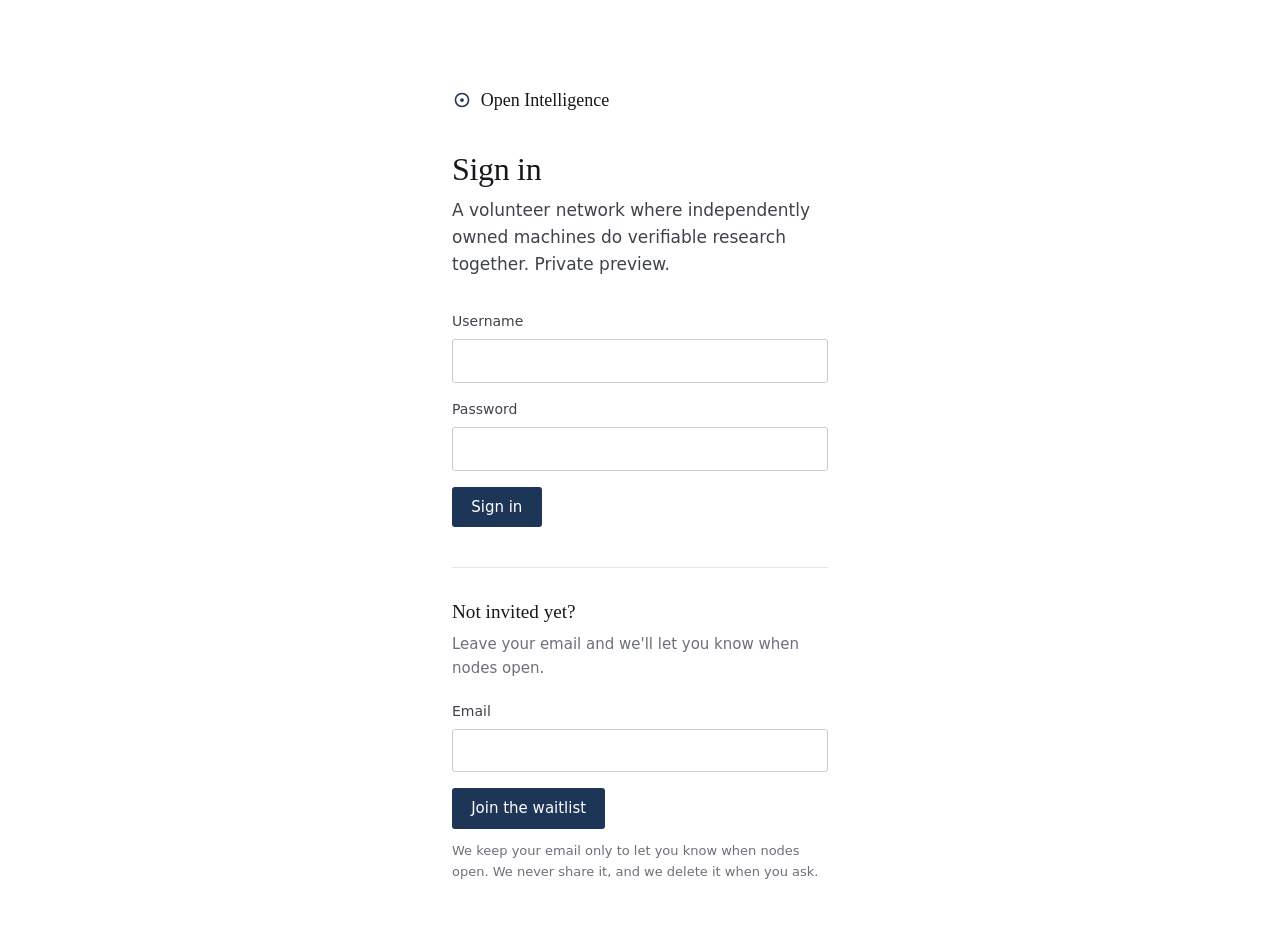
==== login.html @ 1c2f3ce3 "Login gate (signed session cookie), /login page with waitlist, GitHub-issue waitlist store, robots d" ====
<!doctype html>
<html lang="en">
<head>
  <meta charset="utf-8">
  <meta name="viewport" content="width=device-width, initial-scale=1">
  <meta name="robots" content="noindex, nofollow">
  <title>Open Intelligence — sign in</title>
  <link rel="icon" href="/favicon.svg" type="image/svg+xml">
  <style>
    /* Self-contained: styles.css sits behind the login gate. Same tokens as the site. */
    :root {
      --ink: #16181d; --ink-2: #3d424b; --ink-3: #6b707a; --rule: #e6e6e3;
      --accent: #1d3557;
      --serif: ui-serif, "Iowan Old Style", "Charter", "Palatino Linotype", Palatino, Georgia, "Times New Roman", serif;
      --sans: system-ui, -apple-system, "Segoe UI", Roboto, "Helvetica Neue", Arial, sans-serif;
    }
    *, *::before, *::after { box-sizing: border-box; }
    html { -webkit-text-size-adjust: 100%; }
    body { margin: 0; background: #fff; color: var(--ink); font: 400 1.0625rem/1.6 var(--sans); -webkit-font-smoothing: antialiased; }
    main { max-width: 26rem; margin: 0 auto; padding: clamp(2.5rem, 10vh, 6rem) 1.25rem 3rem; }
    .wordmark { display: inline-flex; align-items: center; gap: 0.55rem; font: 500 1.125rem/1 var(--serif); color: var(--ink); }
    .wordmark svg { width: 20px; height: 20px; flex: none; }
    h1 { font: 500 clamp(1.6rem, 6vw, 2rem)/1.2 var(--serif); letter-spacing: -0.01em; margin: 2rem 0 0.5rem; }
    .lede { color: var(--ink-2); margin: 0 0 2rem; }
    form { display: grid; gap: 0.4rem; }
    label { font-size: 0.875rem; color: var(--ink-2); }
    input { font: 400 1rem/1.4 var(--sans); color: var(--ink); padding: 0.6rem 0.75rem; margin: 0 0 0.6rem; border: 1px solid #c9cbd0; border-radius: 3px; background: #fff; width: 100%; }
    input:focus { outline: 2px solid var(--accent); outline-offset: 1px; border-color: var(--accent); }
    button { justify-self: start; font: 500 0.9375rem/1 var(--sans); background: var(--accent); color: #fff; border: 0; border-radius: 3px; padding: 0.8rem 1.2rem; cursor: pointer; }
    button[disabled] { opacity: 0.6; cursor: default; }
    button:focus-visible { outline: 2px solid var(--accent); outline-offset: 3px; }
    hr { border: 0; border-top: 1px solid var(--rule); margin: 2.5rem 0 2rem; }
    h2 { font: 500 1.2rem/1.3 var(--serif); margin: 0 0 0.4rem; }
    .muted { color: var(--ink-3); font-size: 0.9375rem; margin: 0 0 1.25rem; }
    .hp { position: absolute; left: -10000px; width: 1px; height: 1px; overflow: hidden; }
    .consent, .status { font-size: 0.8125rem; color: var(--ink-3); margin: 0.4rem 0 0; }
    .status:empty { display: none; }
    .status.ok { color: #2f6b4f; }
    .status.err { color: #9b2c2c; }
  </style>
</head>
<body>
  <main>
    <span class="wordmark">
      <svg viewBox="0 0 32 32" aria-hidden="true"><circle cx="16" cy="16" r="10.5" fill="none" stroke="#1d3557" stroke-width="2.5"/><circle cx="16" cy="16" r="3" fill="#1d3557"/></svg>
      Open Intelligence
    </span>
    <h1>Sign in</h1>
    <p class="lede">A volunteer network where independently owned machines do verifiable research together. Private preview.</p>

    <form id="login" novalidate>
      <label for="username">Username</label>
      <input id="username" name="username" type="text" required autocomplete="username" autocapitalize="none" spellcheck="false" maxlength="64">
      <label for="password">Password</label>
      <input id="password" name="password" type="password" required autocomplete="current-password" maxlength="256">
      <button type="submit">Sign in</button>
      <p class="status" role="status" aria-live="polite"></p>
    </form>

    <hr>

    <h2>Not invited yet?</h2>
    <p class="muted">Leave your email and we'll let you know when nodes open.</p>
    <form id="waitlist">
      <label for="wl-email">Email</label>
      <input id="wl-email" name="email" type="email" required maxlength="254" autocomplete="email">
      <div class="hp" aria-hidden="true"><label for="wl-website">Leave this empty</label><input id="wl-website" name="website" type="text" tabindex="-1" autocomplete="off"></div>
      <button type="submit">Join the waitlist</button>
      <p class="consent">We keep your email only to let you know when nodes open. We never share it, and we delete it when you ask.</p>
      <p class="status" role="status" aria-live="polite"></p>
    </form>
  </main>
  <script>
  (function () {
    "use strict";
    function status(form, cls, text) {
      var el = form.querySelector(".status");
      el.className = "status" + (cls ? " " + cls : "");
      el.textContent = text;
    }
    function post(url, data) {
      return fetch(url, {
        method: "POST",
        headers: { "Content-Type": "application/json", Accept: "application/json" },
        body: JSON.stringify(data),
        credentials: "same-origin"
      }).then(function (r) {
        return r.json().catch(function () { return {}; }).then(function (j) { return { r: r, j: j }; });
      });
    }
    // Only same-site paths: "/x" but never "//host" or "/\host".
    function nextPath() {
      var n = new URLSearchParams(location.search).get("next") || "/";
      return /^\/(?![\/\\])/.test(n) ? n : "/";
    }

    var login = document.getElementById("login");
    login.addEventListener("submit", function (e) {
      e.preventDefault();
      var btn = login.querySelector("button");
      var u = login.elements.username.value.trim(), p = login.elements.password.value;
      if (!u || !p) { status(login, "err", "Enter your username and password."); return; }
      btn.disabled = true;
      status(login, "", "Signing in…");
      post("/api/login", { username: u, password: p })
        .then(function (res) {
          if (res.r.status === 204) { status(login, "ok", "Signed in."); location.replace(nextPath()); return; }
          login.elements.password.value = "";
          status(login, "err", res.r.status === 429
            ? "Too many attempts. Please wait 15 minutes."
            : res.r.status === 401 ? "Wrong username or password." : "Sign-in is unavailable right now.");
        })
        .catch(function () { status(login, "err", "Could not reach the server. Please try again."); })
        .then(function () { btn.disabled = false; });
    });

    var ERRORS = {
      invalid_email: "That email address does not look right.",
      rate_limited: "Too many requests from this network. Please try again in an hour.",
      closed: "The waitlist is closed right now. Please try again later."
    };
    var wl = document.getElementById("waitlist");
    wl.addEventListener("submit", function (e) {
      e.preventDefault();
      var btn = wl.querySelector("button");
      btn.disabled = true;
      status(wl, "", "Sending…");
      post("/api/waitlist", { email: wl.elements.email.value.trim(), website: wl.elements.website.value })
        .then(function (res) {
          if (res.r.ok && res.j.ok) { wl.reset(); status(wl, "ok", "Thanks. You are on the list."); return; }
          status(wl, "err", ERRORS[res.j.error] || "Something went wrong. Please try again later.");
        })
        .catch(function () { status(wl, "err", "Could not reach the server. Please try again later."); })
        .then(function () { btn.disabled = false; });
    });
  })();
  </script>
</body>
</html>
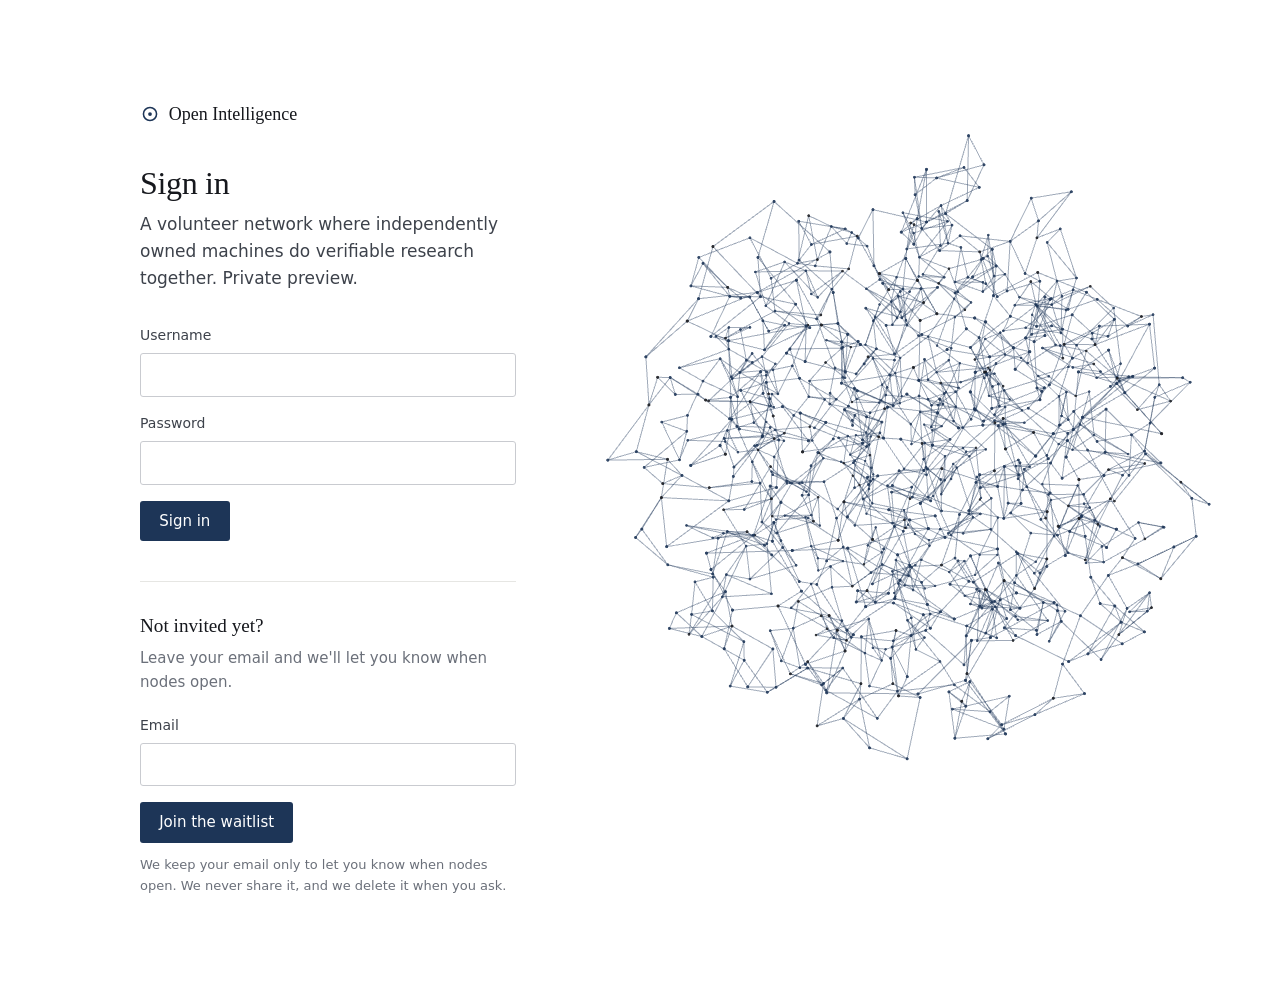
==== commit 43c552d4: "Waitlist on Cloudflare KV with export script; idle swarm on the login page; CHANGELOG.md" ====
--- a/login.html
+++ b/login.html
@@ -17,7 +17,19 @@
     *, *::before, *::after { box-sizing: border-box; }
     html { -webkit-text-size-adjust: 100%; }
     body { margin: 0; background: #fff; color: var(--ink); font: 400 1.0625rem/1.6 var(--sans); -webkit-font-smoothing: antialiased; }
-    main { max-width: 26rem; margin: 0 auto; padding: clamp(2.5rem, 10vh, 6rem) 1.25rem 3rem; }
+    /* The card sits on near-opaque white above the swarm canvas (z-index -1). */
+    main {
+      position: relative; z-index: 1; max-width: 26rem; margin: clamp(1.5rem, 8vh, 5rem) auto 3rem;
+      padding: 2rem 1.25rem 2.5rem; width: calc(100% - 2rem);
+      background: rgba(255, 255, 255, 0.94); box-shadow: 0 0 0 0.6rem rgba(255, 255, 255, 0.94);
+    }
+    /* Swarm (swarm.js, data-mode="idle"): full-bleed at low opacity behind the card; on wide
+       screens the card moves to the site's left text edge and swarm.js adds .swarm-side and
+       places the canvas right of it. */
+    .swarm { position: fixed; top: 0; left: 0; z-index: -1; width: 100%; height: 100vh; height: 100lvh; pointer-events: none; opacity: 0.35; }
+    .swarm-side .swarm { opacity: 1; }
+    .swarm[hidden] { display: none; }
+    @media (min-width: 1100px) { main { margin-left: max(40px, 50vw - 520px); } }
     .wordmark { display: inline-flex; align-items: center; gap: 0.55rem; font: 500 1.125rem/1 var(--serif); color: var(--ink); }
     .wordmark svg { width: 20px; height: 20px; flex: none; }
     h1 { font: 500 clamp(1.6rem, 6vw, 2rem)/1.2 var(--serif); letter-spacing: -0.01em; margin: 2rem 0 0.5rem; }
@@ -40,6 +52,7 @@
   </style>
 </head>
 <body>
+  <canvas id="swarm" class="swarm" data-mode="idle" data-text="main" aria-hidden="true"></canvas>
   <main>
     <span class="wordmark">
       <svg viewBox="0 0 32 32" aria-hidden="true"><circle cx="16" cy="16" r="10.5" fill="none" stroke="#1d3557" stroke-width="2.5"/><circle cx="16" cy="16" r="3" fill="#1d3557"/></svg>
@@ -127,7 +140,11 @@
       status(wl, "", "Sending…");
       post("/api/waitlist", { email: wl.elements.email.value.trim(), website: wl.elements.website.value })
         .then(function (res) {
-          if (res.r.ok && res.j.ok) { wl.reset(); status(wl, "ok", "Thanks. You are on the list."); return; }
+          if (res.r.ok && res.j.ok) {
+            wl.reset();
+            status(wl, "ok", res.j.status === "already" ? "You are already on the list." : "Thanks. You are on the list.");
+            return;
+          }
           status(wl, "err", ERRORS[res.j.error] || "Something went wrong. Please try again later.");
         })
         .catch(function () { status(wl, "err", "Could not reach the server. Please try again later."); })
@@ -135,5 +152,6 @@
     });
   })();
   </script>
+  <script src="/swarm.js" defer></script>
 </body>
 </html>
